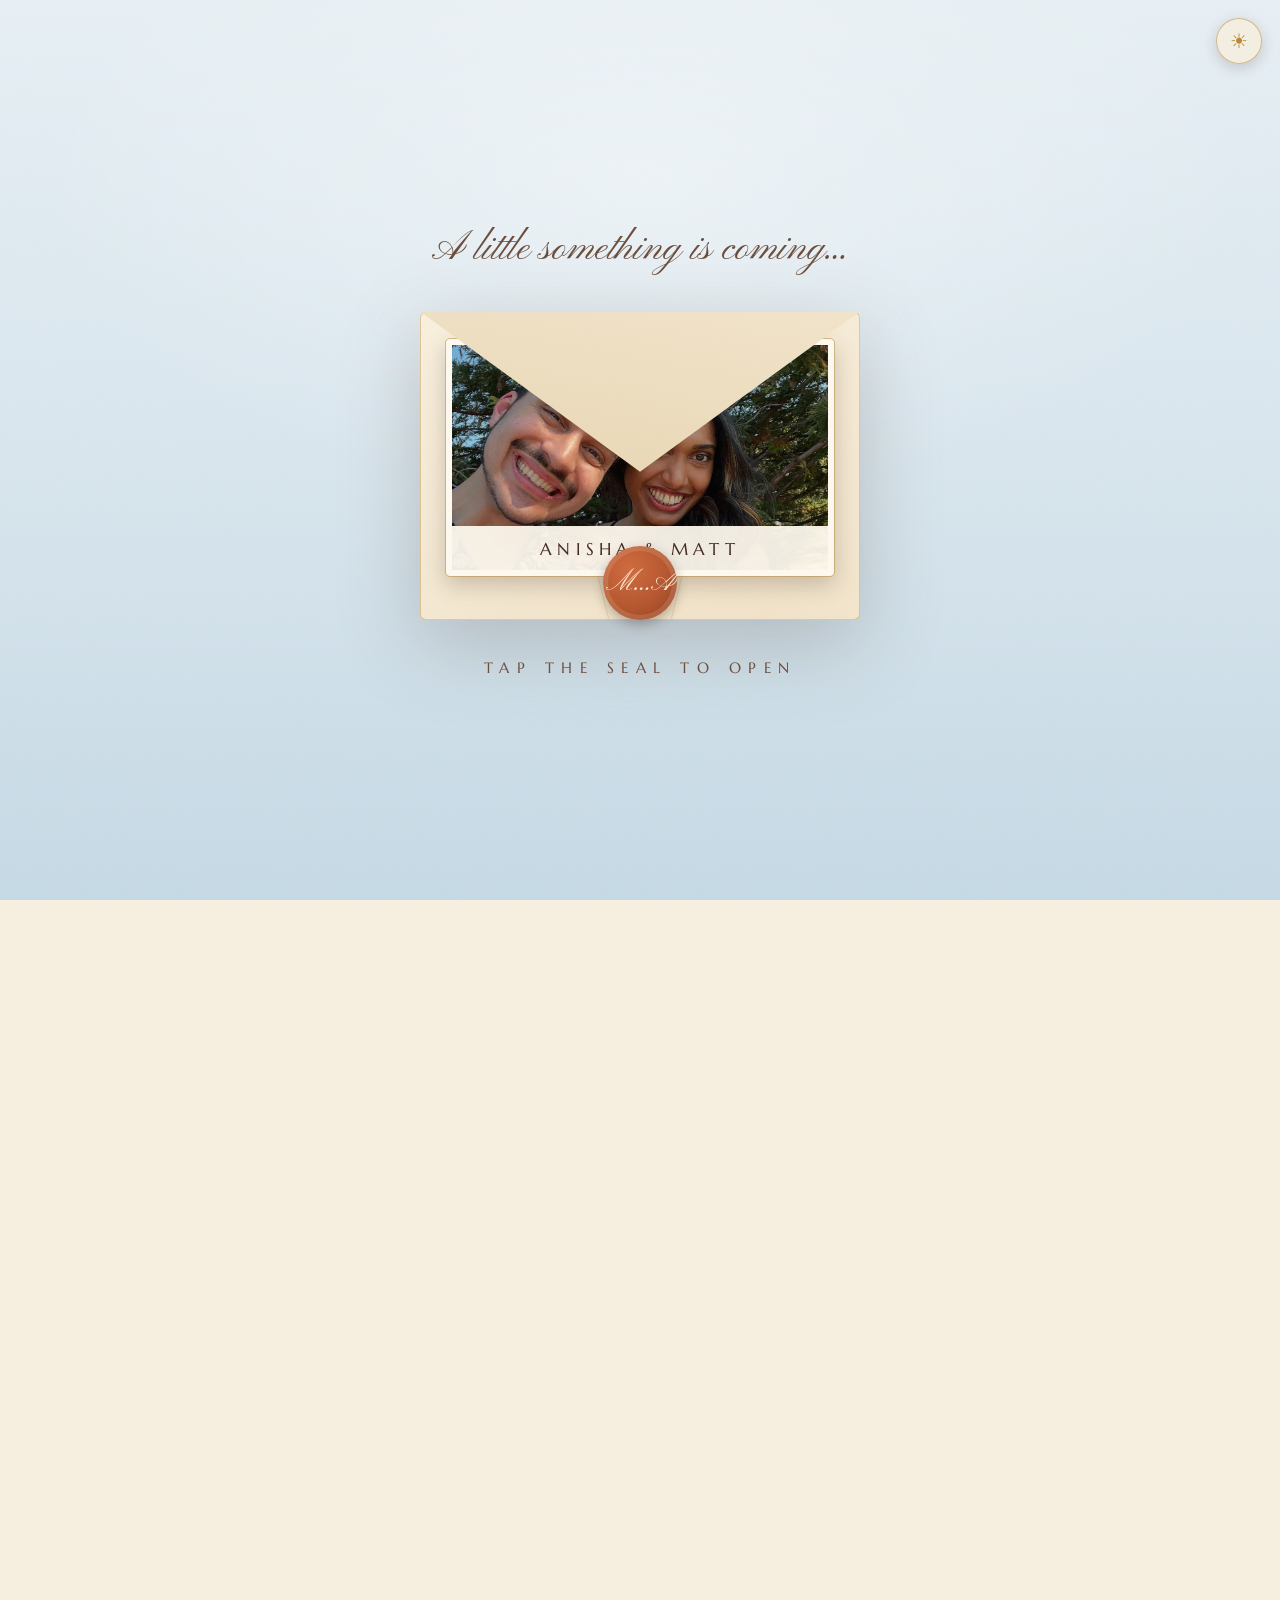
==== index.html @ 54514dda "Envelope photo: smiling close-up; tree photo joins the gallery as frame 5 Co-Authored-By: Claude Fab" ====
<!DOCTYPE html>
<html lang="en">
<head>
<meta charset="UTF-8">
<meta name="viewport" content="width=device-width, initial-scale=1.0, viewport-fit=cover">
<title>Anisha &amp; Matt — Save the Date</title>
<meta property="og:title" content="Anisha & Matt — Save the Date">
<meta property="og:description" content="August 5–7, 2027. The where is still our secret.">
<meta name="theme-color" content="#e8f0f5">
<link rel="preconnect" href="https://fonts.googleapis.com">
<link rel="preconnect" href="https://fonts.gstatic.com" crossorigin>
<link href="https://fonts.googleapis.com/css2?family=Cormorant+Garamond:ital,wght@0,300;0,400;0,500;1,300;1,400&family=Marcellus&family=Pinyon+Script&display=swap" rel="stylesheet">
<link rel="preload" as="image" href="venue-night.jpg">
<link rel="preload" as="image" href="venue-day.jpg">
<style>
  :root{
    --parchment:#f6eede;
    --parchment-deep:#efe3cc;
    --ink:#41291f;
    --ink-soft:#6b4c3b;
    --gold:#b98a3c;
    --gold-hi:#d9b25f;
    --terracotta:#b4552d;
    --sage:#7d8465;
    --pine:#41503c;
    --rose:#e8b28f;
    --night:#16223c;
  }
  *{margin:0;padding:0;box-sizing:border-box}
  html{scroll-behavior:smooth;overflow-x:hidden}
  body{
    background:var(--parchment);
    color:var(--ink);
    font-family:"Cormorant Garamond", Georgia, serif;
    overflow-x:hidden;
  }
  body.sealed{overflow:hidden;height:100vh}

  /* ---------- texture & atmosphere ---------- */
  #grain{
    position:fixed;inset:0;pointer-events:none;z-index:90;opacity:.05;
    background-image:url("data:image/svg+xml,%3Csvg xmlns='http://www.w3.org/2000/svg' width='260' height='260'%3E%3Cfilter id='n'%3E%3CfeTurbulence type='fractalNoise' baseFrequency='0.8' numOctaves='2'/%3E%3C/filter%3E%3Crect width='260' height='260' filter='url(%23n)'/%3E%3C/svg%3E");
  }

  .label{
    font-family:"Marcellus", serif;
    font-size:clamp(13px,1.8vw,15px);letter-spacing:.42em;text-transform:uppercase;
    color:var(--gold);
  }
  .script{
    font-family:"Pinyon Script", cursive;
    color:var(--terracotta);
  }

  .rule{
    display:flex;align-items:center;justify-content:center;gap:14px;
    color:var(--gold);margin:26px auto;
  }
  .rule::before,.rule::after{
    content:"";height:1px;width:90px;
    background:linear-gradient(to var(--d,right), transparent, var(--gold));
  }
  .rule::before{--d:right}
  .rule::after{--d:left}
  .rule span{font-size:11px;transform:rotate(45deg)}

  /* ---------- envelope stage ---------- */
  #stage{
    position:fixed;inset:0;z-index:80;
    display:flex;flex-direction:column;align-items:center;justify-content:center;gap:38px;
    background:
      radial-gradient(ellipse 80% 60% at 50% 20%, rgba(255,255,255,.4), transparent 60%),
      linear-gradient(180deg, #e8f0f5 0%, #d8e6ee 55%, #c6dae6 100%);
    transition:opacity 1s ease, visibility 1s;
  }
  #stage.gone{opacity:0;visibility:hidden;pointer-events:none}

  #stage .intro{
    font-family:"Pinyon Script", cursive;
    font-size:clamp(26px, 4.4vw, 40px);
    color:var(--ink-soft);
    opacity:0;animation:fadeUp 1.2s .3s ease both;
  }

  #envelope{
    position:relative;width:min(440px,84vw);aspect-ratio:10/7;
    cursor:pointer;perspective:1200px;
    opacity:0;animation:fadeUp 1.2s .6s ease both;
    filter:drop-shadow(0 24px 40px rgba(65,41,31,.22));
    -webkit-tap-highlight-color:transparent;
  }
  #envelope .body{
    position:absolute;inset:0;border-radius:6px;overflow:hidden;
    background:linear-gradient(160deg, #fbf3e3, #f1e2c6);
    border:1px solid rgba(185,138,60,.4);
  }
  #envelope .body::before,#envelope .body::after{
    content:"";position:absolute;top:0;bottom:0;width:58%;
  }
  #envelope .body::before{left:-24%;transform:skewX(14deg);border-right:1px solid rgba(185,138,60,.28);background:linear-gradient(100deg, #f6ebd4, transparent 70%)}
  #envelope .body::after{right:-24%;transform:skewX(-14deg);border-left:1px solid rgba(185,138,60,.28);background:linear-gradient(-100deg, #f6ebd4, transparent 70%)}

  #card{
    position:absolute;left:6%;right:6%;top:9%;bottom:14%;
    background:
      linear-gradient(to top, rgba(20,16,10,0) 60%, rgba(20,16,10,0)),
      url("photos/envelope.jpg") center 30% / cover no-repeat,
      #f8eeda;
    border:6px solid #fffaf0;
    outline:1px solid rgba(185,138,60,.5);
    border-radius:4px;
    box-shadow:0 8px 22px rgba(65,41,31,.25);
    display:flex;flex-direction:column;align-items:center;justify-content:flex-end;
    transition:transform 1.1s cubic-bezier(.22,.9,.3,1) .55s;
    z-index:1;
  }
  #card .card-caption{
    width:100%;padding:12px 10px 10px;
    background:rgba(255,250,240,.94);
    font-family:"Marcellus",serif;font-size:clamp(14px,2.4vw,17px);letter-spacing:.3em;
    color:var(--ink);text-transform:uppercase;text-align:center;
  }
  #envelope.open #card{transform:translateY(-58%) scale(1.22)}

  #flap{
    position:absolute;left:0;right:0;top:0;height:52%;
    transform-origin:top center;
    transform:rotateX(0deg);
    transition:transform .9s cubic-bezier(.6,.05,.3,1);
    z-index:2;
  }
  #flap .tri{
    position:absolute;inset:0;
    clip-path:polygon(0 0, 100% 0, 50% 100%);
    background:linear-gradient(190deg, #f3e5cb, #e9d7b4);
    border-bottom:1px solid rgba(185,138,60,.35);
  }
  #seal{
    position:absolute;left:50%;top:88%;transform:translate(-50%,-50%);
    width:74px;height:74px;border-radius:50%;
    background:radial-gradient(circle at 36% 32%, #d16a3e, var(--terracotta) 55%, #8c3c1d);
    box-shadow:0 4px 12px rgba(65,41,31,.35), inset 0 0 0 5px rgba(255,235,210,.14);
    display:flex;align-items:center;justify-content:center;
    font-family:"Pinyon Script",cursive;font-size:30px;color:#f9e8d2;
    z-index:3;transition:opacity .5s ease .35s, transform .5s ease .35s;
  }
  #envelope.open #flap{transform:rotateX(-178deg);z-index:0}
  #envelope.open #seal{opacity:0;transform:translate(-50%,-90%) scale(.8)}
  #envelope:hover #seal{transform:translate(-50%,-50%) scale(1.05)}

  #tapHint{
    font-family:"Marcellus",serif;font-size:clamp(13px,2vw,15px);letter-spacing:.5em;text-transform:uppercase;
    color:var(--ink-soft);opacity:0;animation:fadeUp 1.2s .95s ease both, pulse 2.6s 2s infinite;
  }
  @keyframes pulse{0%,100%{opacity:.85}50%{opacity:.35}}
  @keyframes fadeUp{from{opacity:0;transform:translateY(16px)}to{opacity:1;transform:none}}

  /* ---------- main site ---------- */
  main{opacity:0;transition:opacity 1.2s ease .4s}
  body.opened main{opacity:1}

  section{position:relative;padding:110px 24px;text-align:center}
  .reveal{opacity:0;transform:translateY(26px);transition:opacity 1s ease, transform 1s ease}
  .reveal.in{opacity:1;transform:none}

  /* hero — the starry night painting */
  #hero{
    min-height:100vh;
    display:flex;flex-direction:column;align-items:center;justify-content:flex-start;
    padding-top:clamp(90px, 15vh, 170px);
    padding-bottom:120px;
    background:
      linear-gradient(180deg, rgba(14,20,38,.56) 0%, rgba(14,20,38,.34) 34%, rgba(14,20,38,.16) 50%, rgba(14,20,38,.03) 64%, rgba(20,16,10,.38) 100%),
      url("venue-night.jpg") center 70% / cover no-repeat,
      var(--night);
  }
  /* soft pool of shade (night) / light (day) behind the title block */
  #hero::before{
    content:"";position:absolute;left:50%;top:clamp(40px, 9vh, 110px);
    transform:translateX(-50%);
    width:min(940px, 98vw);height:380px;
    background:radial-gradient(ellipse closest-side, rgba(8,13,28,.52), rgba(8,13,28,.26) 58%, transparent 100%);
    pointer-events:none;
  }
  #hero > *{position:relative;z-index:1}
  #hero .whisper{
    font-family:"Pinyon Script",cursive;
    font-size:clamp(28px,5vw,46px);
    color:#ffd98f;
    text-shadow:0 2px 10px rgba(5,9,20,.95), 0 0 28px rgba(5,9,20,.8);
  }
  #hero h1{
    font-weight:400;font-style:italic;
    font-size:clamp(54px, 11vw, 118px);
    line-height:1.04;letter-spacing:.02em;
    margin:18px 0 6px;
    color:#fdf8ec;
    text-shadow:0 3px 14px rgba(5,9,20,.9), 0 0 44px rgba(5,9,20,.75), 0 1px 4px rgba(5,9,20,.7);
  }
  #hero h1 .amp{
    font-family:"Pinyon Script",cursive;font-style:normal;
    font-size:.62em;color:var(--gold-hi);
    margin:0 .08em;
  }
  #hero .sub{
    font-family:"Marcellus",serif;font-size:clamp(14px,2.2vw,18px);
    letter-spacing:.5em;text-transform:uppercase;
    color:#f5e7c0;text-shadow:0 2px 8px rgba(5,9,20,.95), 0 0 20px rgba(5,9,20,.8);
  }
  #hero .label{color:var(--gold-hi);text-shadow:0 2px 12px rgba(8,12,24,.8)}
  #hero .rule{color:var(--gold-hi)}
  #hero .rule::before,#hero .rule::after{background:linear-gradient(to var(--d,right), transparent, var(--gold-hi))}

  /* ---- day mode (light) ---- */
  body.day #hero{
    background:
      linear-gradient(180deg, rgba(248,242,226,.66) 0%, rgba(248,242,226,.38) 32%, rgba(248,242,226,.12) 52%, rgba(40,44,28,.24) 100%),
      url("venue-day.jpg") center 70% / cover no-repeat,
      #bcd0dc;
  }
  body.day #hero::before{
    background:radial-gradient(ellipse closest-side, rgba(252,248,238,.78), rgba(252,248,238,.42) 58%, transparent 100%);
  }
  body.day #hero .whisper{color:#973d18;text-shadow:0 2px 8px rgba(255,251,242,.95), 0 0 22px rgba(255,251,242,.9)}
  body.day #hero h1{color:#301f0e;text-shadow:0 2px 10px rgba(255,251,242,.95), 0 0 30px rgba(255,251,242,.85), 0 1px 3px rgba(255,251,242,.8)}
  body.day #hero .sub{color:#3f2c18;text-shadow:0 2px 8px rgba(255,251,242,.95), 0 0 18px rgba(255,251,242,.85)}
  body.day #hero .label{color:#8c6420;text-shadow:0 2px 10px rgba(250,244,228,.85)}
  body.day #hero .rule{color:var(--gold)}
  body.day #hero .rule::before,body.day #hero .rule::after{background:linear-gradient(to var(--d,right), transparent, var(--gold))}

  /* theme toggle */
  #themeToggle{
    position:fixed;top:18px;right:18px;z-index:95;
    width:46px;height:46px;border-radius:50%;
    background:rgba(246,238,222,.85);
    border:1px solid rgba(185,138,60,.55);
    color:var(--gold);cursor:pointer;
    display:flex;align-items:center;justify-content:center;
    font-size:20px;line-height:1;font-family:Georgia,serif;
    box-shadow:0 4px 14px rgba(65,41,31,.2);
    transition:transform .2s ease;
    -webkit-backdrop-filter:blur(4px);backdrop-filter:blur(4px);
  }
  #themeToggle:hover{transform:scale(1.08)}

  /* scratch */
  #scratchSec{background:linear-gradient(180deg, var(--pine) 0%, #2f3a2c 100%);color:var(--parchment)}
  #scratchSec .label{color:var(--gold-hi)}
  #scratchSec .script{color:var(--rose);font-size:clamp(30px,4.6vw,44px)}
  #scratchWrap{
    position:relative;width:min(560px,90vw);margin:44px auto 0;
    border-radius:10px;
    box-shadow:0 30px 60px rgba(0,0,0,.35), 0 0 0 1px rgba(217,178,95,.35);
    overflow:hidden;
  }
  #dateCard{
    background:
      radial-gradient(ellipse 80% 90% at 50% 110%, rgba(217,178,95,.22), transparent 60%),
      linear-gradient(170deg, #fffaf0, #f4e8d0);
    color:var(--ink);
    padding:52px 20px 46px;
    display:flex;flex-direction:column;gap:10px;align-items:center;
  }
  #dateCard .dc-label{font-family:"Marcellus",serif;font-size:clamp(13px,2vw,15px);letter-spacing:.44em;color:var(--gold);text-transform:uppercase}
  #dateCard .dc-date{
    font-size:clamp(48px, 9vw, 80px);
    font-weight:500;line-height:1.05;
  }
  #dateCard .dc-date b{font-weight:600;color:var(--terracotta)}
  #dateCard .dc-days{font-family:"Marcellus",serif;font-size:clamp(15px,2.5vw,18px);letter-spacing:.34em;text-transform:uppercase;color:var(--ink-soft)}
  #foil{position:absolute;inset:0;cursor:grab;touch-action:none;transition:opacity .9s ease}
  #foil.cleared{opacity:0;pointer-events:none}
  #scratchHint{font-family:"Marcellus",serif;font-size:clamp(13px,2vw,15px);letter-spacing:.4em;text-transform:uppercase;color:rgba(246,238,222,.85);margin-top:22px}

  /* countdown */
  #count{background:linear-gradient(180deg, #e8f0f5 0%, #d8e6ee 100%)}
  #count .num{
    font-size:clamp(46px, 8vw, 78px);
    font-weight:500;font-variant-numeric:tabular-nums;
  }
  #count .unit{font-family:"Marcellus",serif;font-size:clamp(12px,1.8vw,14px);letter-spacing:.4em;text-transform:uppercase;color:var(--ink-soft);margin-top:6px}
  #countRow{display:flex;justify-content:center;gap:clamp(18px,5vw,54px);margin-top:38px}
  #countRow .cell{min-width:70px}
  #countRow .sep{font-size:clamp(30px,5vw,48px);color:var(--gold);align-self:flex-start;padding-top:8px}

  /* gallery wall */
  #gallery{background:linear-gradient(180deg, #d8e6ee 0%, #d3e2ec 100%);padding-bottom:130px}
  #galleryWall{
    columns:2;column-gap:44px;
    max-width:820px;margin:54px auto 0;
    text-align:center;
  }
  .frame{
    display:inline-block;break-inside:avoid;
    margin:0 0 44px;
    padding:12px;
    background:linear-gradient(150deg, #d9b25f, #b98a3c 45%, #dfbd6b 70%, #a97f35);
    border-radius:3px;
    box-shadow:0 16px 34px rgba(43,58,74,.3), inset 0 0 0 1px rgba(120,85,30,.55);
    transition:transform .35s ease, box-shadow .35s ease;
  }
  .frame .mat{background:#fbf6ea;padding:12px;box-shadow:inset 0 1px 4px rgba(65,41,31,.22)}
  .frame img{display:block;width:100%;max-width:340px}
  .frame:nth-child(1){transform:rotate(-2.4deg)}
  .frame:nth-child(2){transform:rotate(1.8deg)}
  .frame:nth-child(3){transform:rotate(2.2deg)}
  .frame:nth-child(4){transform:rotate(-1.6deg)}
  .frame:nth-child(5){transform:rotate(1.4deg)}
  .frame:hover{transform:rotate(0) scale(1.03);box-shadow:0 24px 48px rgba(43,58,74,.4)}
  @media (max-width:640px){
    #galleryWall{columns:1;max-width:380px}
  }
  @media (max-width:480px){
    #countRow{gap:10px}
    #countRow .cell{min-width:54px}
    #count .num{font-size:clamp(30px,9vw,42px)}
    #countRow .sep{font-size:clamp(22px,6vw,30px);padding-top:4px}
  }

  /* location tease */
  #where{background:linear-gradient(180deg, #d8e6ee 0%, #cce0ea 100%)}
  #where .hints{
    max-width:600px;margin:34px auto 0;
    font-size:clamp(21px,3.3vw,27px);font-style:italic;font-weight:400;
    line-height:2;color:#59402f;
  }
  #where .hints b{color:var(--terracotta);font-weight:600}
  #where .followup{margin-top:44px;font-family:"Marcellus",serif;font-size:clamp(13px,2vw,15px);letter-spacing:.34em;text-transform:uppercase;color:var(--gold)}
  .farm{margin-top:46px;display:flex;flex-direction:column;align-items:center;gap:14px}
  .farm img{width:116px;height:auto;filter:drop-shadow(0 4px 10px rgba(65,41,31,.2))}
  .farm .farm-line{font-family:"Marcellus",serif;font-size:clamp(13px,2vw,15px);letter-spacing:.3em;text-transform:uppercase;color:var(--ink-soft)}
  .farm .farm-line b{color:#8C1515;font-weight:400}

  /* footer */
  footer{
    padding:80px 24px 60px;text-align:center;
    background:linear-gradient(180deg, #cce0ea 0%, #bcd3e1 100%);
  }
  footer .f-script{font-family:"Pinyon Script",cursive;font-size:clamp(30px,5vw,42px);color:var(--terracotta)}
  footer .f-sub{font-family:"Marcellus",serif;font-size:clamp(13px,2vw,15px);letter-spacing:.4em;text-transform:uppercase;color:var(--ink-soft);margin-top:16px}

  /* ?compact=1 — collapse hero so full page fits one headless capture */
  body.compact #hero{min-height:auto;padding-top:90px;padding-bottom:90px}

  @media (prefers-reduced-motion: reduce){
    *{animation:none !important;transition:none !important}
    .reveal{opacity:1;transform:none}
    main{opacity:1}
    #stage .intro,#envelope,#tapHint{opacity:1}
    html{scroll-behavior:auto}
  }
</style>
</head>
<body class="sealed">

<div id="grain"></div>
<button id="themeToggle" aria-label="Toggle day and night"></button>

<!-- ================= ENVELOPE ================= -->
<div id="stage">
  <div class="intro">A little something is coming&hellip;</div>
  <div id="envelope" role="button" aria-label="Open the invitation" tabindex="0">
    <div class="body"></div>
    <div id="card">
      <div class="card-caption">Anisha &amp; Matt</div>
    </div>
    <div id="flap"><div class="tri"></div></div>
    <div id="seal">M&hellip;A</div>
  </div>
  <div id="tapHint">Tap the seal to open</div>
</div>

<!-- ================= MAIN ================= -->
<main>
  <section id="hero">
    <div class="whisper reveal">save the date &mdash; well, dates</div>
    <h1 class="reveal">Anisha <span class="amp">&amp;</span> Matt</h1>
    <div class="sub reveal">are getting married</div>
    <div class="rule reveal"><span>&#9670;</span></div>
    <div class="label reveal">August &middot; 2027</div>
  </section>

  <section id="scratchSec">
    <div class="label reveal">The When</div>
    <div class="script reveal">three days of celebration</div>
    <div id="scratchWrap" class="reveal">
      <div id="dateCard">
        <div class="dc-label">Mark your calendar</div>
        <div class="dc-date">August <b>5 &ndash; 7</b></div>
        <div class="dc-days">Twenty Twenty-Seven &middot; Thu &ndash; Sat</div>
      </div>
      <canvas id="foil"></canvas>
    </div>
    <div id="scratchHint" class="reveal">Scratch the gold to reveal</div>
  </section>

  <section id="count">
    <div class="label reveal">The Wait</div>
    <div class="script reveal" style="font-size:clamp(30px,4.6vw,44px)">until the big day(s)</div>
    <div id="countRow" class="reveal">
      <div class="cell"><div class="num" id="cd">—</div><div class="unit">Days</div></div>
      <div class="sep">:</div>
      <div class="cell"><div class="num" id="ch">—</div><div class="unit">Hours</div></div>
      <div class="sep">:</div>
      <div class="cell"><div class="num" id="cm">—</div><div class="unit">Minutes</div></div>
      <div class="sep">:</div>
      <div class="cell"><div class="num" id="cs">—</div><div class="unit">Seconds</div></div>
    </div>
  </section>

  <section id="gallery">
    <div class="label reveal">The Us</div>
    <div class="script reveal" style="font-size:clamp(30px,4.6vw,44px)">a few frames of us</div>
    <div id="galleryWall">
      <div class="frame reveal"><div class="mat"><img src="photos/gallery-1.jpg" alt="Sunset silhouettes" loading="lazy"></div></div>
      <div class="frame reveal"><div class="mat"><img src="photos/gallery-2.jpg" alt="The ring, the sunset" loading="lazy"></div></div>
      <div class="frame reveal"><div class="mat"><img src="photos/gallery-3.jpg" alt="Laughing on deck" loading="lazy"></div></div>
      <div class="frame reveal"><div class="mat"><img src="photos/gallery-4.jpg" alt="She said yes" loading="lazy"></div></div>
      <div class="frame reveal"><div class="mat"><img src="photos/gallery-5.jpg" alt="Under the monkeypod tree" loading="lazy"></div></div>
    </div>
  </section>

  <section id="where">
    <div class="label reveal">The Where</div>
    <div class="script reveal" style="font-size:clamp(30px,4.6vw,44px)">Bay Area, California</div>
    <div class="hints reveal">
      Days one &amp; two: deep in the <b>woods</b> &mdash;<br>
      string lights, a creek, twilight in the <b>trees</b>,<br>
      dancing until the <b>stars</b> come out.<br>
      Day three: vows beneath <b>mosaics</b> and golden sandstone arches.
    </div>
    <div class="farm reveal">
      <img src="photos/stanford.png" alt="Stanford" loading="lazy">
      <div class="farm-line">One part we <i>can</i> tell you &mdash; some of it happens <b>on the Farm</b></div>
    </div>
    <div class="rule reveal"><span>&#9670;</span></div>
    <div class="followup reveal">Formal invitation &mdash; and the reveal &mdash; to follow</div>
  </section>

  <footer>
    <div class="f-script">with love,</div>
    <div class="f-sub">Anisha &amp; Matt &middot; August 5&ndash;7 &middot; 2027</div>
  </footer>
</main>

<script>
'use strict';

/* hashes: #open = skip envelope; #preview = open + foil cleared (screenshots) */
const HASH = location.hash;
const SKIP = HASH === '#open' || HASH === '#preview';

/* ---------------- envelope ---------------- */
const stage = document.getElementById('stage');
const envelope = document.getElementById('envelope');

function openSite(instant){
  envelope.classList.add('open');
  document.body.classList.remove('sealed');
  document.body.classList.add('opened');
  setTimeout(() => stage.classList.add('gone'), instant ? 0 : 2600); /* linger on the photo */
}
envelope.addEventListener('click', () => openSite(false));
envelope.addEventListener('keydown', e => { if (e.key === 'Enter' || e.key === ' ') openSite(false); });
if (SKIP) openSite(true);
if (HASH === '#card') envelope.classList.add('open'); /* test hook: opened card, stage kept */

/* ---------------- scroll reveals ---------------- */
const io = new IntersectionObserver(entries => {
  entries.forEach(e => { if (e.isIntersecting){ e.target.classList.add('in'); io.unobserve(e.target); } });
}, { threshold: 0.18 });
document.querySelectorAll('.reveal').forEach(el => io.observe(el));
if (SKIP) document.querySelectorAll('.reveal').forEach(el => el.classList.add('in'));

/* ---------------- scratch foil ---------------- */
const wrap = document.getElementById('scratchWrap');
const foil = document.getElementById('foil');
const fctx = foil.getContext('2d', { willReadFrequently: true });
let cleared = false;

function paintFoil(){
  const r = wrap.getBoundingClientRect();
  foil.width = Math.max(1, Math.round(r.width));
  foil.height = Math.max(1, Math.round(r.height));
  const g = fctx.createLinearGradient(0, 0, foil.width, foil.height);
  g.addColorStop(0, '#c69a4e');
  g.addColorStop(.3, '#e6c87d');
  g.addColorStop(.5, '#b98a3c');
  g.addColorStop(.72, '#dfbd6b');
  g.addColorStop(1, '#a97f35');
  fctx.globalCompositeOperation = 'source-over';
  fctx.fillStyle = g;
  fctx.fillRect(0, 0, foil.width, foil.height);
  fctx.fillStyle = 'rgba(255,244,214,.5)';
  for (let i = 0; i < 90; i++){
    const x = ((i * 137.5) % foil.width), y = ((i * 89.7) % foil.height);
    fctx.fillRect(x, y, 2, 2);
  }
  fctx.font = '600 15px Marcellus, serif';
  fctx.textAlign = 'center';
  fctx.fillStyle = 'rgba(65,41,31,.55)';
  fctx.fillText('S C R A T C H   H E R E', foil.width / 2, foil.height / 2 + 5);
}

let scratching = false, strokes = 0;
function scratchAt(x, y){
  const r = foil.getBoundingClientRect();
  fctx.globalCompositeOperation = 'destination-out';
  fctx.beginPath();
  fctx.arc(x - r.left, y - r.top, 26, 0, Math.PI * 2);
  fctx.fill();
  if (++strokes % 14 === 0) checkCleared();
}
function checkCleared(){
  if (cleared) return;
  const step = 12;
  const data = fctx.getImageData(0, 0, foil.width, foil.height).data;
  let empty = 0, total = 0;
  for (let i = 3; i < data.length; i += 4 * step){ total++; if (data[i] === 0) empty++; }
  if (empty / total > 0.5) revealDate();
}
function revealDate(){
  cleared = true;
  foil.classList.add('cleared');
}
foil.addEventListener('pointerdown', e => { scratching = true; foil.setPointerCapture(e.pointerId); scratchAt(e.clientX, e.clientY); });
foil.addEventListener('pointermove', e => { if (scratching) scratchAt(e.clientX, e.clientY); });
foil.addEventListener('pointerup', () => { scratching = false; checkCleared(); });
window.addEventListener('resize', () => { if (!cleared) paintFoil(); });
paintFoil();
if (HASH === '#preview') revealDate();

/* ?goto=<section id> — deep-link/screenshot helper */
const goto = new URLSearchParams(location.search).get('goto');
function jump(){
  const el = goto && document.getElementById(goto);
  if (el) window.scrollTo({ top: el.offsetTop, behavior: 'instant' });
}
if (goto){ jump(); window.addEventListener('load', jump); setTimeout(jump, 250); }

if (new URLSearchParams(location.search).get('compact')) document.body.classList.add('compact');

/* ?debug=1 — write runtime state into the title for headless inspection */
if (new URLSearchParams(location.search).get('debug')){
  window.addEventListener('error', e => { document.title = 'ERR: ' + e.message; });
  setTimeout(() => {
    if (!document.title.startsWith('ERR')){
      const el = goto && document.getElementById(goto);
      document.title = 'DBG y=' + Math.round(scrollY) +
        ' target=' + (el ? Math.round(el.offsetTop) : 'none') +
        ' in=' + document.querySelectorAll('.reveal.in').length + '/' + document.querySelectorAll('.reveal').length +
        ' opened=' + document.body.classList.contains('opened');
    }
  }, 600);
}

/* ---------------- day / night theme ---------------- */
const themeBtn = document.getElementById('themeToggle');
function setTheme(t, save){
  document.body.classList.toggle('day', t === 'day');
  themeBtn.textContent = t === 'day' ? '☾' : '☀';
  themeBtn.title = t === 'day' ? 'See it by night' : 'See it by day';
  document.querySelector('meta[name="theme-color"]').setAttribute('content', t === 'day' ? '#f6eede' : '#16223c');
  if (save){ try{ localStorage.setItem('std-theme', t); } catch(e){} }
}
let savedTheme = null;
try{ savedTheme = localStorage.getItem('std-theme'); } catch(e){}
setTheme(new URLSearchParams(location.search).get('theme') || savedTheme || 'night', false);
themeBtn.addEventListener('click', () => setTheme(document.body.classList.contains('day') ? 'night' : 'day', true));

/* ---------------- countdown ---------------- */
const TARGET = new Date('2027-08-05T17:00:00-07:00').getTime(); /* day one, golden hour */
function tick(){
  const ms = Math.max(0, TARGET - Date.now());
  const d = Math.floor(ms / 86400000);
  const h = Math.floor(ms % 86400000 / 3600000);
  const m = Math.floor(ms % 3600000 / 60000);
  const s = Math.floor(ms % 60000 / 1000);
  document.getElementById('cd').textContent = d;
  document.getElementById('ch').textContent = String(h).padStart(2, '0');
  document.getElementById('cm').textContent = String(m).padStart(2, '0');
  document.getElementById('cs').textContent = String(s).padStart(2, '0');
}
tick();
setInterval(tick, 1000);
</script>
</body>
</html>
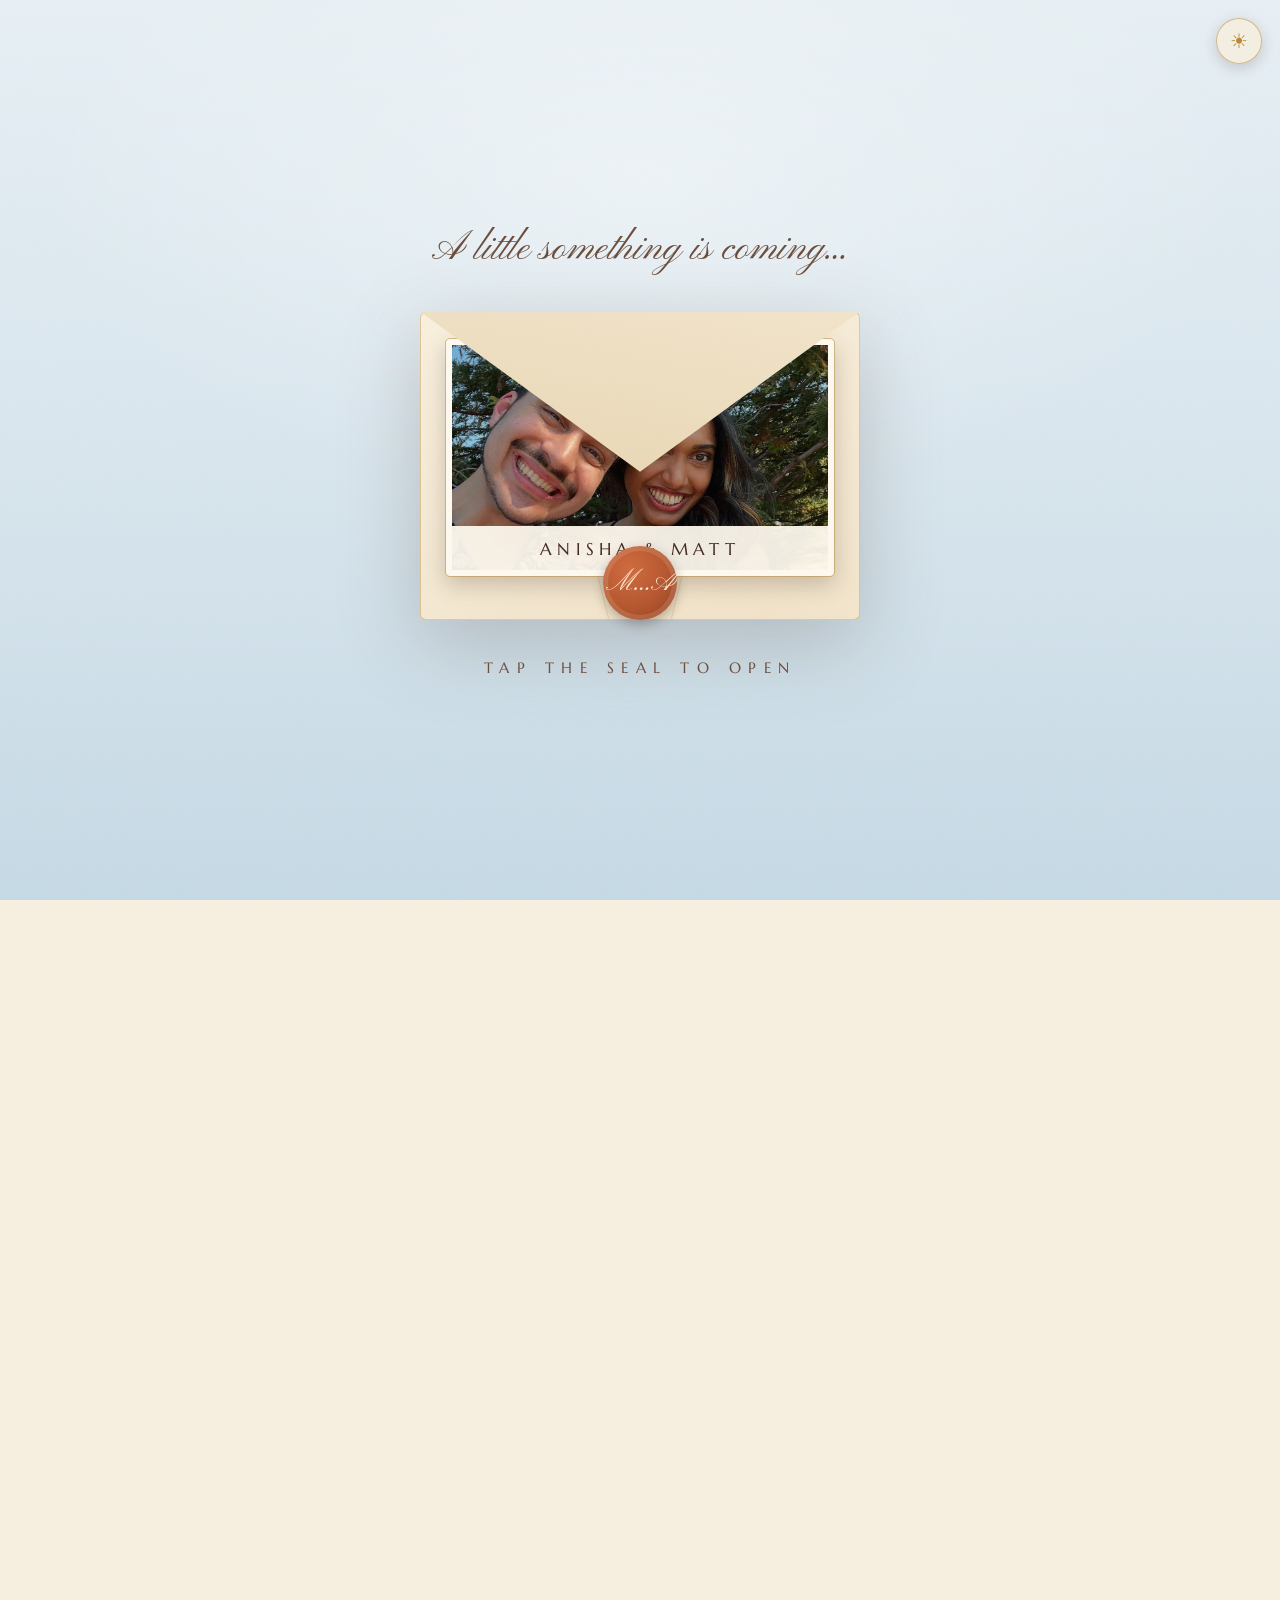
==== commit edf53bde: "Tighten section spacing; bigger, more readable section headers Co-Authored-By: Claude Fable 5 <norep" ====
--- a/index.html
+++ b/index.html
@@ -44,8 +44,8 @@
 
   .label{
     font-family:"Marcellus", serif;
-    font-size:clamp(13px,1.8vw,15px);letter-spacing:.42em;text-transform:uppercase;
-    color:var(--gold);
+    font-size:clamp(17px,2.6vw,22px);letter-spacing:.3em;text-transform:uppercase;
+    color:#9c6f26;
   }
   .script{
     font-family:"Pinyon Script", cursive;
@@ -159,7 +159,7 @@
   main{opacity:0;transition:opacity 1.2s ease .4s}
   body.opened main{opacity:1}
 
-  section{position:relative;padding:110px 24px;text-align:center}
+  section{position:relative;padding:68px 24px;text-align:center}
   .reveal{opacity:0;transform:translateY(26px);transition:opacity 1s ease, transform 1s ease}
   .reveal.in{opacity:1;transform:none}
 
@@ -284,7 +284,7 @@
   #countRow .sep{font-size:clamp(30px,5vw,48px);color:var(--gold);align-self:flex-start;padding-top:8px}
 
   /* gallery wall */
-  #gallery{background:linear-gradient(180deg, #d8e6ee 0%, #d3e2ec 100%);padding-bottom:130px}
+  #gallery{background:linear-gradient(180deg, #d8e6ee 0%, #d3e2ec 100%);padding-bottom:88px}
   #galleryWall{
     columns:2;column-gap:44px;
     max-width:820px;margin:54px auto 0;
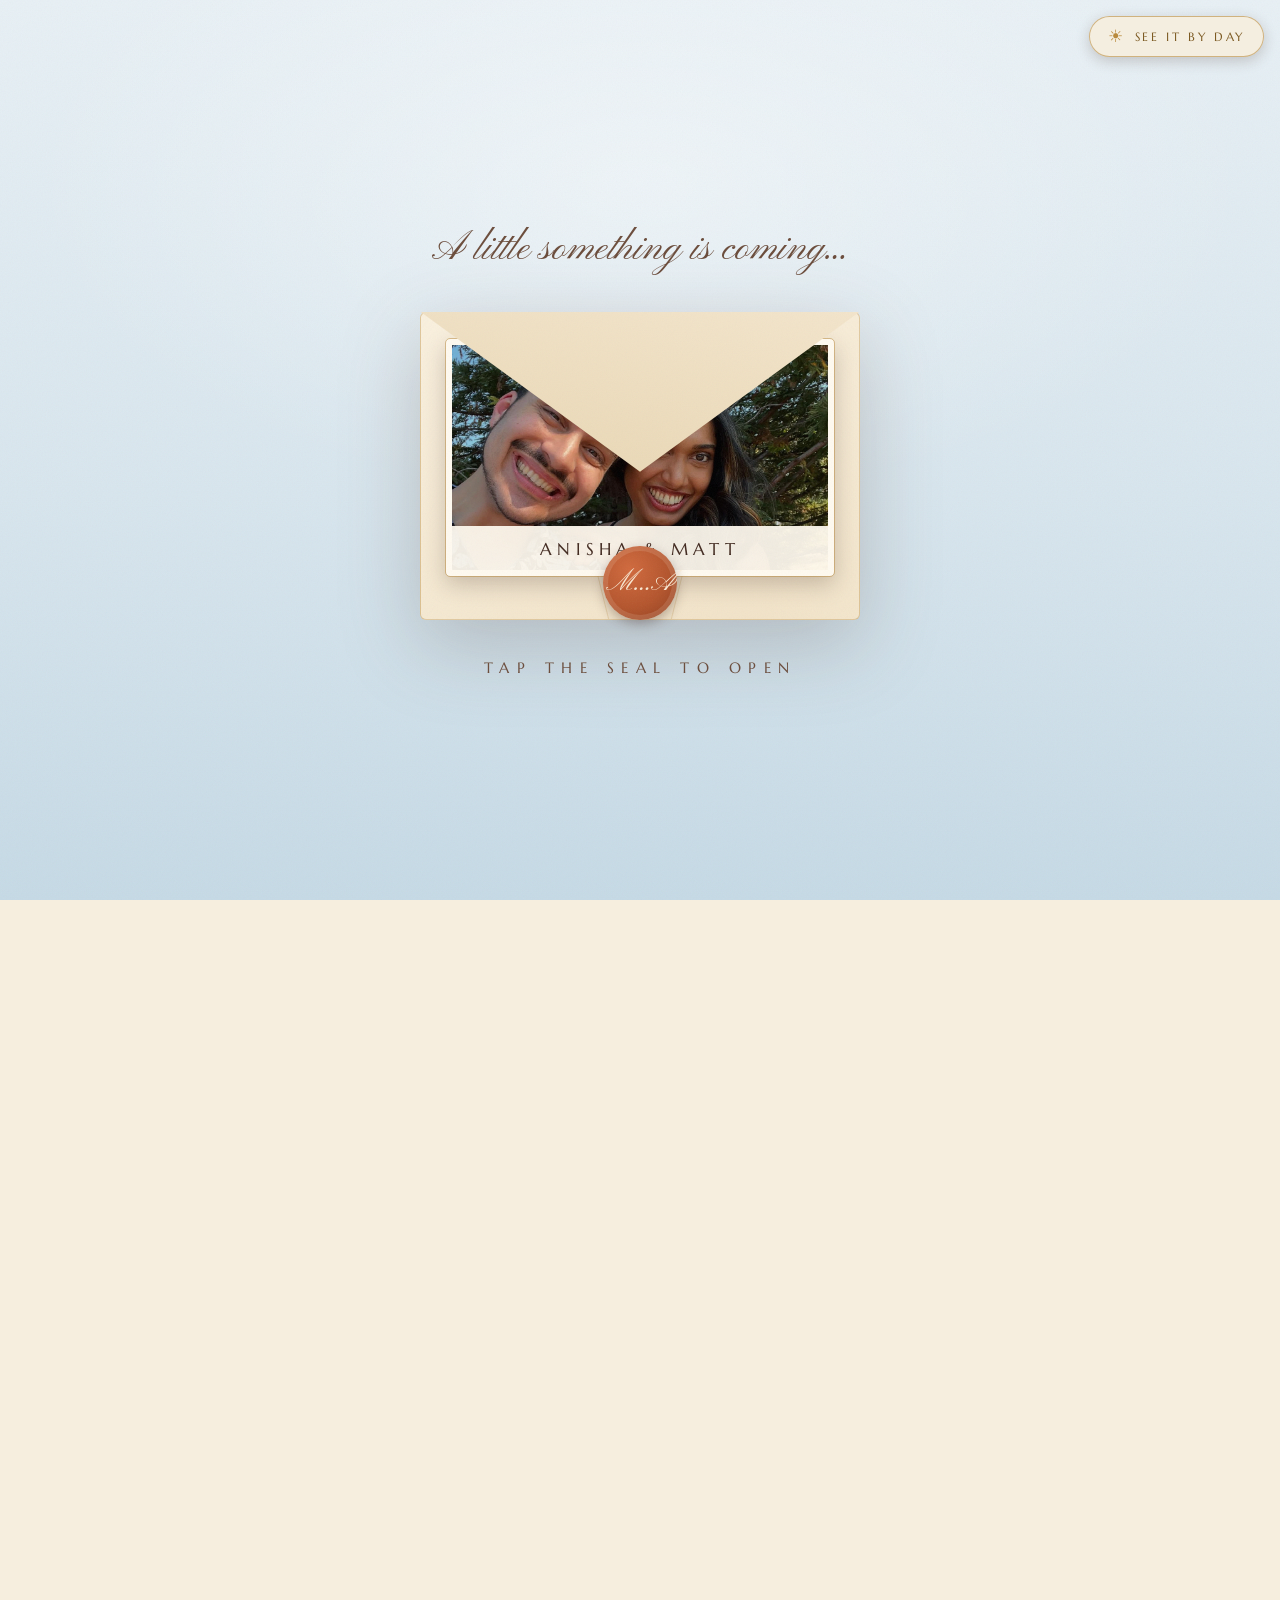
==== commit 35bb5197: "Theme toggle: labeled pill - see it by day / by night Co-Authored-By: Claude Fable 5 <noreply@anthro" ====
--- a/index.html
+++ b/index.html
@@ -224,24 +224,26 @@
   body.day #hero .whisper{color:#973d18;text-shadow:0 2px 8px rgba(255,251,242,.95), 0 0 22px rgba(255,251,242,.9)}
   body.day #hero h1{color:#301f0e;text-shadow:0 2px 10px rgba(255,251,242,.95), 0 0 30px rgba(255,251,242,.85), 0 1px 3px rgba(255,251,242,.8)}
   body.day #hero .sub{color:#3f2c18;text-shadow:0 2px 8px rgba(255,251,242,.95), 0 0 18px rgba(255,251,242,.85)}
-  body.day #hero .label{color:#8c6420;text-shadow:0 2px 10px rgba(250,244,228,.85)}
+  body.day #hero .label{color:#452e15;text-shadow:0 2px 8px rgba(255,251,242,.95), 0 0 20px rgba(255,251,242,.9)}
   body.day #hero .rule{color:var(--gold)}
   body.day #hero .rule::before,body.day #hero .rule::after{background:linear-gradient(to var(--d,right), transparent, var(--gold))}
 
   /* theme toggle */
   #themeToggle{
-    position:fixed;top:18px;right:18px;z-index:95;
-    width:46px;height:46px;border-radius:50%;
-    background:rgba(246,238,222,.85);
-    border:1px solid rgba(185,138,60,.55);
-    color:var(--gold);cursor:pointer;
-    display:flex;align-items:center;justify-content:center;
-    font-size:20px;line-height:1;font-family:Georgia,serif;
-    box-shadow:0 4px 14px rgba(65,41,31,.2);
+    position:fixed;top:16px;right:16px;z-index:95;
+    padding:11px 18px;border-radius:999px;
+    background:rgba(246,238,222,.9);
+    border:1px solid rgba(185,138,60,.6);
+    color:#7c5a22;cursor:pointer;
+    display:flex;align-items:center;gap:9px;
+    font-family:"Marcellus",serif;font-size:12px;letter-spacing:.22em;text-transform:uppercase;
+    box-shadow:0 4px 14px rgba(65,41,31,.22);
     transition:transform .2s ease;
     -webkit-backdrop-filter:blur(4px);backdrop-filter:blur(4px);
-  }
-  #themeToggle:hover{transform:scale(1.08)}
+    white-space:nowrap;
+  }
+  #themeToggle .tt-icon{font-family:Georgia,serif;font-size:17px;line-height:1;color:var(--gold)}
+  #themeToggle:hover{transform:scale(1.05)}
 
   /* scratch */
   #scratchSec{background:linear-gradient(180deg, var(--pine) 0%, #2f3a2c 100%);color:var(--parchment)}
@@ -558,8 +560,10 @@
 const themeBtn = document.getElementById('themeToggle');
 function setTheme(t, save){
   document.body.classList.toggle('day', t === 'day');
-  themeBtn.textContent = t === 'day' ? '☾' : '☀';
-  themeBtn.title = t === 'day' ? 'See it by night' : 'See it by day';
+  themeBtn.innerHTML = t === 'day'
+    ? '<span class="tt-icon">☾</span> see it by night'
+    : '<span class="tt-icon">☀</span> see it by day';
+  themeBtn.title = t === 'day' ? 'See the venue by night' : 'See the venue by day';
   document.querySelector('meta[name="theme-color"]').setAttribute('content', t === 'day' ? '#f6eede' : '#16223c');
   if (save){ try{ localStorage.setItem('std-theme', t); } catch(e){} }
 }
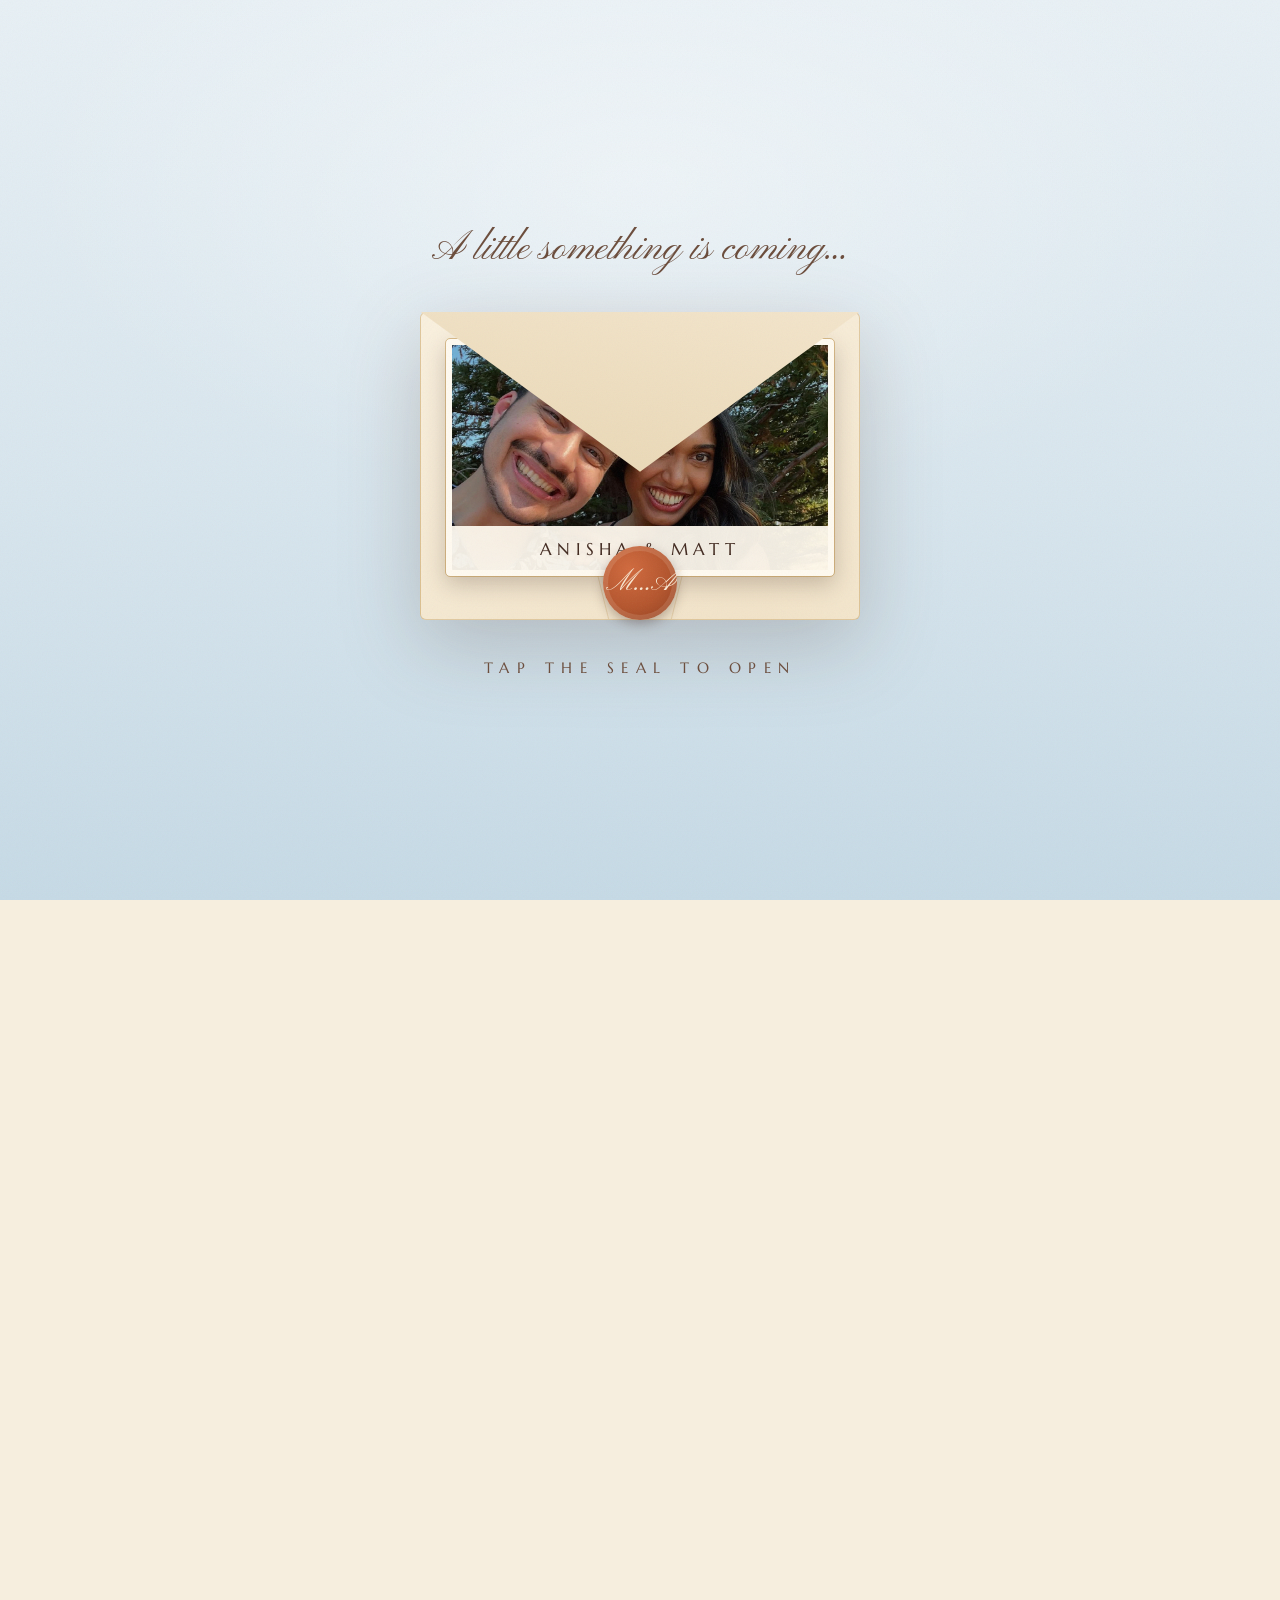
==== commit be468d3d: "Theme toggle appears only after the envelope is opened Co-Authored-By: Claude Fable 5 <noreply@anthr" ====
--- a/index.html
+++ b/index.html
@@ -238,10 +238,12 @@
     display:flex;align-items:center;gap:9px;
     font-family:"Marcellus",serif;font-size:12px;letter-spacing:.22em;text-transform:uppercase;
     box-shadow:0 4px 14px rgba(65,41,31,.22);
-    transition:transform .2s ease;
+    transition:transform .2s ease, opacity .6s ease .8s, visibility .6s .8s;
     -webkit-backdrop-filter:blur(4px);backdrop-filter:blur(4px);
     white-space:nowrap;
-  }
+    opacity:0;visibility:hidden;pointer-events:none;
+  }
+  body.opened #themeToggle{opacity:1;visibility:visible;pointer-events:auto}
   #themeToggle .tt-icon{font-family:Georgia,serif;font-size:17px;line-height:1;color:var(--gold)}
   #themeToggle:hover{transform:scale(1.05)}
 
